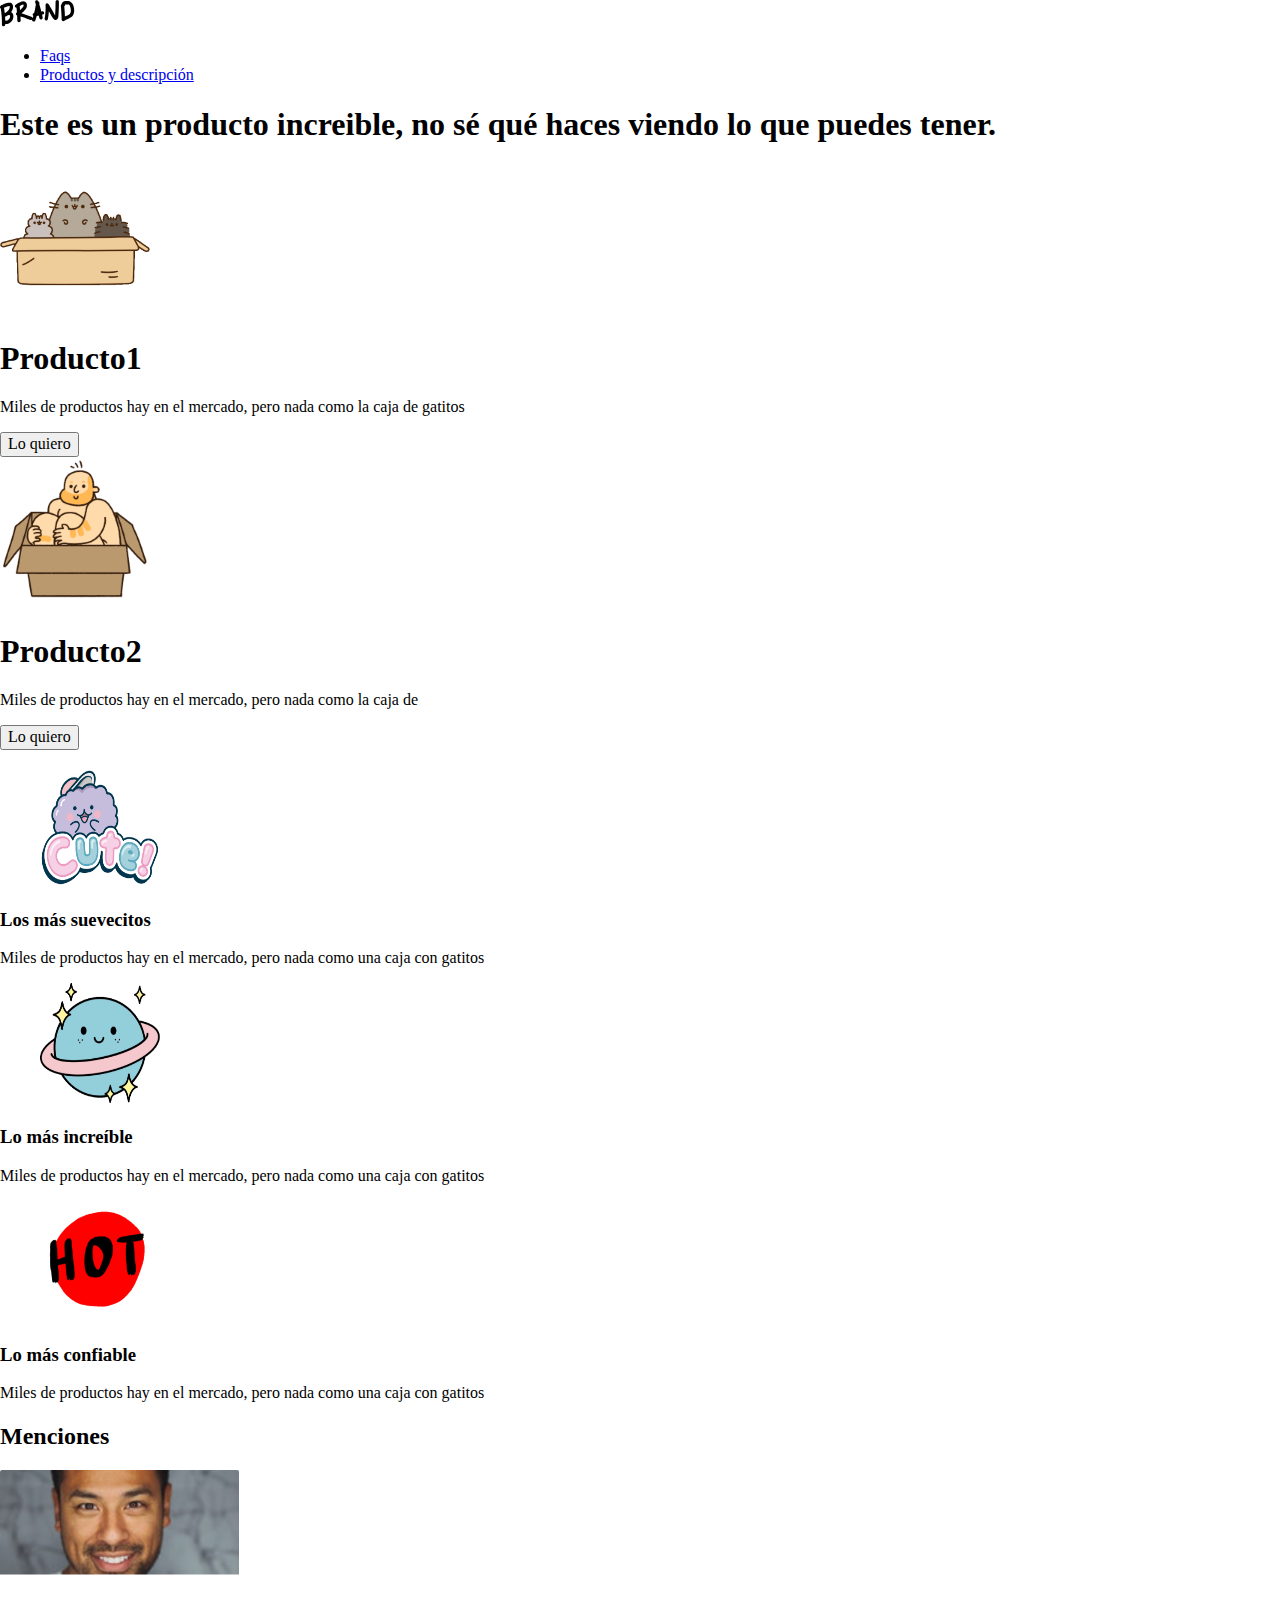
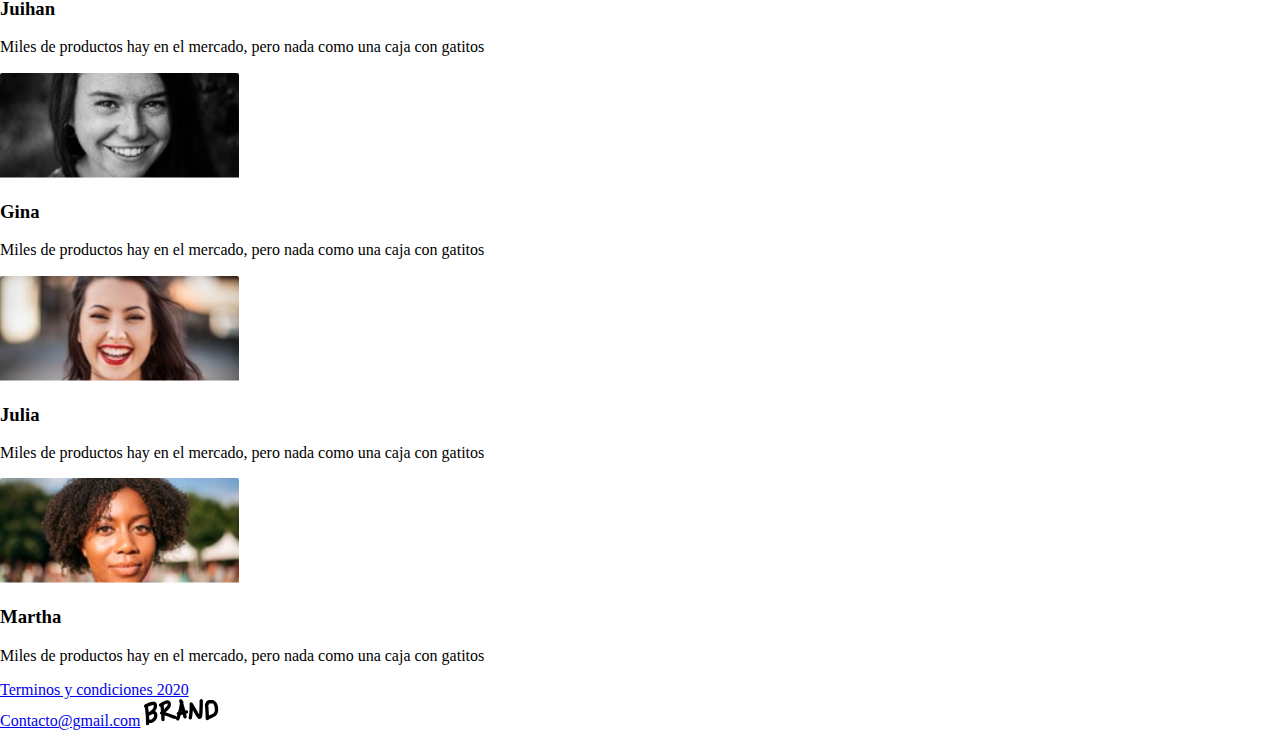
==== index.html @ 797d0695 "Proyecto completo" ====
<!DOCTYPE html>
<html lang="es">
<head>
  <meta charset="UTF-8">
  <meta name="viewport" content="width=device-width, initial-scale=1.0">
  <!-- <link rel="stylesheet" href="https://stackpath.bootstrapcdn.com/bootstrap/4.4.1/css/bootstrap.min.css" integrity="sha384-Vkoo8x4CGsO3+Hhxv8T/Q5PaXtkKtu6ug5TOeNV6gBiFeWPGFN9MuhOf23Q9Ifjh" crossorigin="anonymous"> -->
  <link rel="stylesheet" href="css/animation.css">
  <link rel="stylesheet" href="css/normalize.css">
  <link rel="stylesheet" href="css/style.css">
  <link rel="stylesheet" href="css/mobile.css">
  <title>Brand</title>
</head>
<body>
  <!-- Aquí empieza navbar -->
  <header>
    <nav class="fadeInDown">
      <div class="brand_image">
        <img src="./images/logo.png" alt="logo">
      </div>
      <div class="nav_options">
        <ul>
          <li><a href="#">Faqs</a></li>
          <li><a href="producto.html">Productos y descripción</a></li>
        </ul>
      </div>
    </nav>
  </header>
  <!-- aquí termina navbar -->

  <!-- Aquí empieza main section -->
  <div class="main_section fadeIn">
    <h1>
      Este es un producto increible, no sé qué haces viendo lo que puedes tener.
    </h1>
  </div>
    <div class="products">
    <div class="product fadeInUp">
      <div class="content">
        <div class="image_content">
          <img src="images/box2.png" alt="Caja de gatitos">
        </div>
        <h1>Producto1</h1>
        <p>Miles de productos hay en el mercado, pero nada como la caja de gatitos</p>
        <form action="venta.html">
          <button class="main_button">
            Lo quiero
          </button>
        </form>
      </div>
    </div>
    <div class="product fadeInUp">
      <div class="content">
        <div class="image_content">
          <img src="images/box1.png" alt="Caja de humanos">
        </div>
        <h1>Producto2</h1>
        <p>Miles de productos hay en el mercado, pero nada como la caja de </p>
          <a href="venta.html">
            <button class="main_button">
              Lo quiero
            </button>
          </a>
      </div>
    </div>
  </div>
  <section class="home">
    <div class="home_benefist">
      <figure class="image_home">
        <img src="images/b1.webp" alt="Losmássuevecitos" height="120px" width="120px">
      </figure>
      <h3>Los más suevecitos</h3>
      <p>Miles de productos hay en el mercado, pero nada como una caja con gatitos</p>
    </div>
    <div class="home_benefist">
      <figure class="image_home">
        <img src="images/b2.png" alt="Increíbles" height="120px" width="120px">
      </figure>
      <h3>Lo más increíble</h3>
      <p>Miles de productos hay en el mercado, pero nada como una caja con gatitos</p>
    </div>
    <div class="home_benefist">
      <figure class="image_home">
        <img src="images/b3.png" alt="Confiables" height="120px" width="120px">
      </figure>
      <h3>Lo más confiable</h3>
      <p>Miles de productos hay en el mercado, pero nada como una caja con gatitos</p>
    </div>
  </section>
  <div class="mentions_title">
    <h2>Menciones</h2>
  </div>
  <section class="mentions">
    <div class="mention">
      <div class="content_mention">
        <img src="images/p1.png" alt="Juihan.mención">
        <div class="text">
          <h3>Juihan</h3>
          <P>Miles de productos hay en el mercado, pero nada como una caja con gatitos</P>
        </div>
      </div>
    </div>
    <div class="mention">
      <div class="content_mention">
        <img src="images/p2.webp" alt="Gina.mención">
        <div class="text">
          <h3>Gina</h3>
          <P>Miles de productos hay en el mercado, pero nada como una caja con gatitos</P>
        </div>
      </div>
    </div>
    <div class="mention">
      <div class="content_mention">
        <img src="images/p3.png" alt="Julia.mención">
        <div class="text">
          <h3>Julia</h3>
          <P>Miles de productos hay en el mercado, pero nada como una caja con gatitos</P>
        </div>
      </div>
    </div>
    <div class="mention">
      <div class="content_mention">
        <img src="images/p4.webp" alt="Martha.mención">
        <div class="text">
          <h3>Martha</h3>
          <P>Miles de productos hay en el mercado, pero nada como una caja con gatitos</P>
        </div>
      </div>
    </div>
  </section>
  <footer class="footer">
    <div class="links">
      <div>
        <a href="#">Terminos y condiciones 2020</a>
      </div>
      <div>
        <a href="mailto:Contacto@gmail.com">Contacto@gmail.com</a>
        <img src="./images/logo.png" alt="logo.brand">
      </div>
    </div>
  </footer>
  <script src="scripts/jscript.js<"></script>
</body>
</html>
---- css/animation.css ----
.fadeIn {
  animation-duration: 4s;
  -webkit-animation-duration: 4s;
  animation-fill-mode: both; 
  -webkit-animation-fill-mode: both; 
  animation-name: fadeIn;
  -webkit-animation-name: fadeIn;
}

@keyframes fadeIn {
  from{
    opacity: 0;
  }
  to{
    opacity: 1;
  }
}

.fadeInDown {
  animation-duration: 1s;
  -webkit-animation-duration: 1s;
  animation-fill-mode: both;
  -webkit-animation-fill-mode: both;
  animation-name: fadeInDown;
  -webkit-animation-name: fadeInDown;
}

@keyframes fadeInDown {
  from{
    opacity: 0;
    -webkit-transform: translate3d(0,-100%,0);
    transform: translate3d(0,-100%,0);
  }
  to{
    opacity: 1;
    -webkit-transform: translate3d(0,0,0);
    transform: translate3d(0,0,0);
  }
}

.fadeInUp {
  animation-duration: 1s;
  -webkit-animation-duration: 1s;
  animation-fill-mode: both;
  -webkit-animation-fill-mode: both;
  animation-name: fadeInUp;
  -webkit-animation-name: fadeInUp;
}

@keyframes fadeInUp {
  from{
    opacity: 0;
    -webkit-transform: translate3d(0,100%,0);
    transform: translate3d(0,100%,0);
  }
  to{
    opacity: 1;
    -webkit-transform: translate3d(0,0,0);
    transform: translate3d(0,0,0);
  }
}

.fadeInUp2 {
  animation-duration: 2s;
  -webkit-animation-duration: 2s;
  animation-fill-mode: both;
  -webkit-animation-fill-mode: both;
  animation-name: fadeInUp2;
  -webkit-animation-name: fadeInUp2;
}

@keyframes fadeInUp2 {
  from{
    opacity: 0;
    -webkit-transform: translate3d(0,100%,0);
    transform: translate3d(0,100%,0);
  }
  to{
    opacity: 1;
    -webkit-transform: translate3d(0,0,0);
    transform: translate3d(0,0,0);
  }
}
---- css/mobile.css ----
@media (max-width: 600px) {

.products {
  display: inherit;
  height: auto;
}

.product {
  margin-top: auto;
}

.content {
  width: auto;
  height: auto;
}

.main_section {
  padding: 4%;
}

.home, .mentions{
  display: inherit;
}

.home_benefist {
  width: auto;
}

}
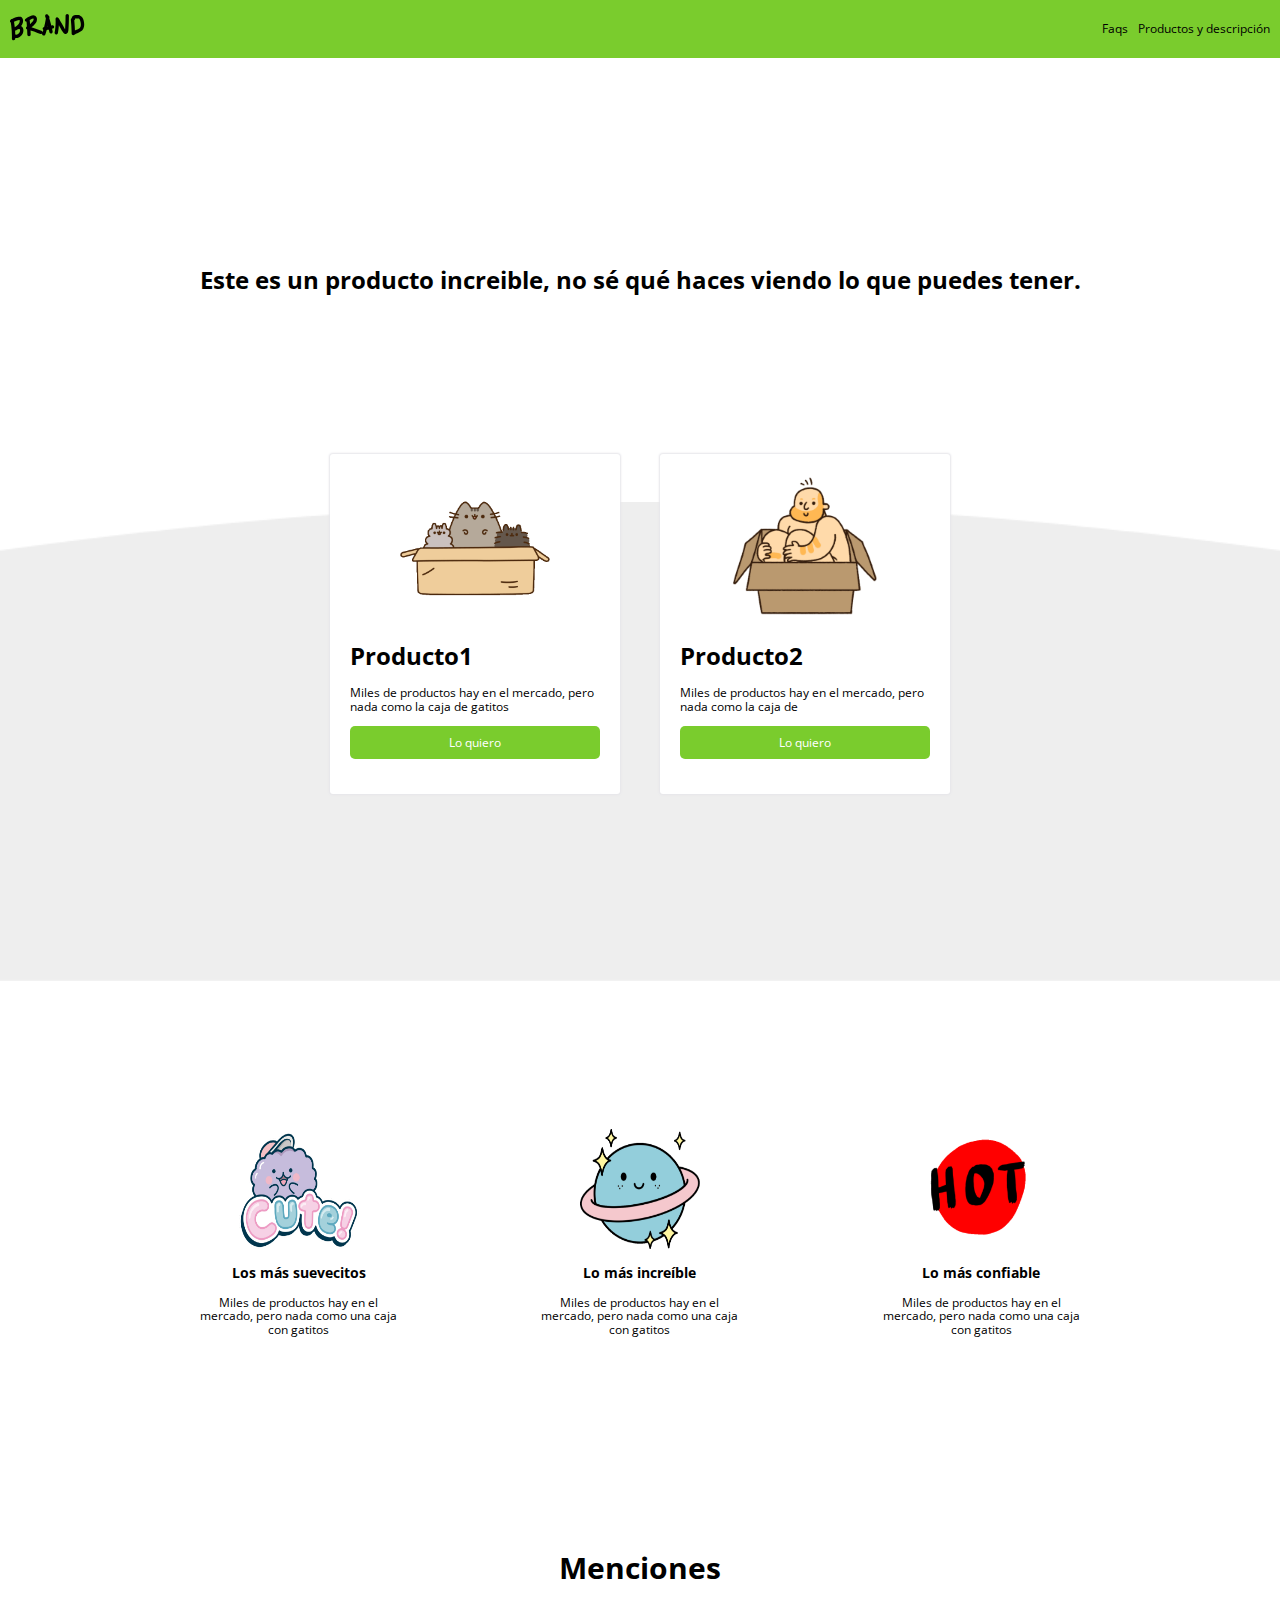
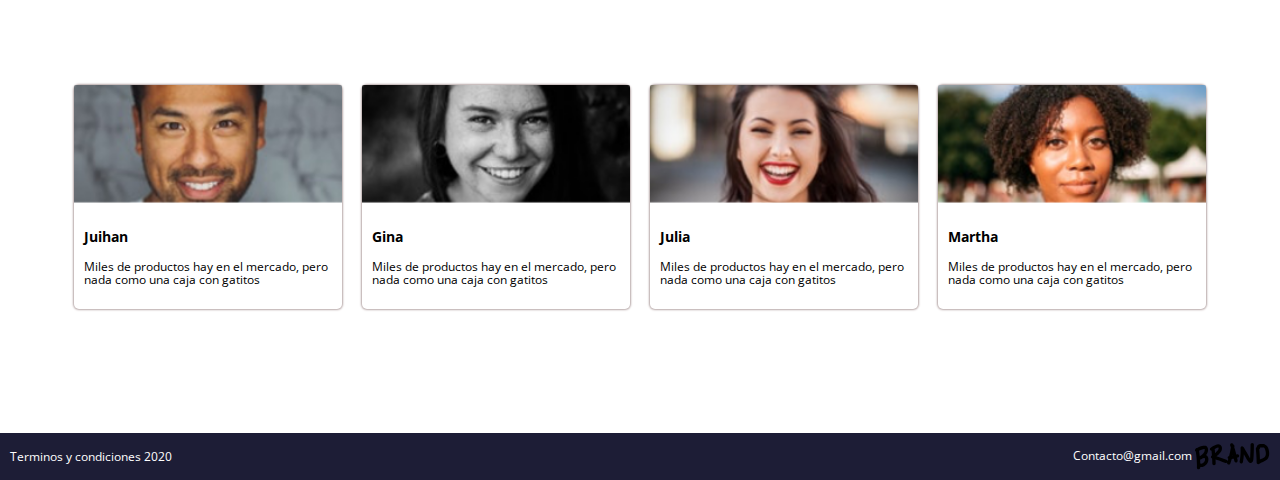
==== commit 3847e5d2: "Correcciones" ====
--- a/index.html
+++ b/index.html
@@ -6,7 +6,7 @@
   <!-- <link rel="stylesheet" href="https://stackpath.bootstrapcdn.com/bootstrap/4.4.1/css/bootstrap.min.css" integrity="sha384-Vkoo8x4CGsO3+Hhxv8T/Q5PaXtkKtu6ug5TOeNV6gBiFeWPGFN9MuhOf23Q9Ifjh" crossorigin="anonymous"> -->
   <link rel="stylesheet" href="css/animation.css">
   <link rel="stylesheet" href="css/normalize.css">
-  <link rel="stylesheet" href="css/style.css">
+  <link rel="stylesheet" href="css/Style.css">
   <link rel="stylesheet" href="css/mobile.css">
   <title>Brand</title>
 </head>
--- a/css/Style.css
+++ b/css/Style.css
@@ -0,0 +1,209 @@
+/* ---------------Variables */
+@import url('https://fonts.googleapis.com/css?family=Open+Sans:400,700&display=swap');
+:root{
+  /* Tipografía */
+  --normal:12px;
+  /* Espaciado */
+  --space:10px;
+  /* Box shadow */
+  --box:0 0 2px 1px #b8a9a9;
+}
+
+/* ---------------Variables */
+
+
+
+html, body {
+  padding: 0px;
+  margin: 0px;
+  font-size:var(--normal);
+  font-family: 'Open Sans', sans-serif;
+}
+
+label{
+  font-size: var(--normal);
+}
+
+nav {
+  display: flex;
+  background-color:#7acc2d;
+  padding:var(--space);
+  color: white;
+  justify-content: space-between;
+  align-items: center;
+}
+
+nav ul {
+  display: flex;
+}
+
+nav li {
+  padding-left:10px;
+  list-style: none;
+}
+
+nav li a {
+  color: black;
+  text-decoration: none;
+}
+
+nav li a:hover {
+  color: white;
+}
+
+/* -----------          -Main section */
+
+.main_section {
+  padding: 15%;
+  text-align: center;
+}
+
+.products {
+  background-image: url("../images/curve.webp");
+  padding: 15%;
+  height: 95px;
+  background-size: cover;
+  background-position: center top;
+  background-repeat: no-repeat;
+  display: flex;
+  justify-content: center;
+}
+
+.product {
+  padding: 20px;
+  margin-top: -260px;
+}
+
+.content {
+  background-color: white;
+  padding: 20px;
+  box-shadow: 0 0 2px 1px #e6e5e9;
+    height: 300px;
+    width: 250px;
+  border-radius: 3px;
+}
+
+.image_content {
+  text-align: center;
+}
+
+.main_button {
+  background-color: #7acc2d;
+  width: 100%;
+  padding: var(--space);
+  font-size:var(--normal);
+  color: white;
+  border: 0;
+  cursor: pointer;
+  border-radius: 5px;
+}
+
+.main_button:hover {
+  background-color: #5e9527;
+}
+
+/* -----------                    --Home section */
+
+.home{
+  display: flex;
+  background-color: white;
+  padding: 10%;
+  justify-content:space-around;
+}
+
+.home_benefist {
+  padding: var(--space);
+  height: 250px;
+  width: 200px;
+  text-align: center;
+  margin: 10px;
+}
+
+.image_home {
+  text-align: center;
+  margin: 0;
+  background-size: cover;
+}
+
+/* ---------------------        ---Mention section */
+.mentions_title {
+  text-align: center;
+  font-size: 20px;
+}
+
+.mentions {
+  padding: 5%;
+  display: flex;
+  margin-bottom: 50px;
+}
+.mention img {
+  width: 100%;
+}
+
+.content_mention{
+  box-shadow: var(--box);
+  border-radius: 5px;
+}
+
+.mention,.text{
+  padding: 10px;
+}
+
+/*------------------------------------venta */
+.container{
+  margin-top: 15%;
+  margin-bottom: 15%;
+}
+.modulo_pago {
+  background-color: white;
+  box-shadow: var(--box);
+  padding: var(--space);
+}
+
+.modulo_pago_img{
+  max-width: 150px;
+  margin: auto;
+  width: 100%;
+}
+
+.data {
+  margin-top: var(--space);
+  width: 100%;
+  height: 35px;
+  border-radius: 6px;
+  border: 1px solid black;
+  box-sizing: border-box;
+}
+
+.modulo_pago input:hover{
+  border:1px solid chartreuse;
+}
+
+.modulo_pago .main_button{
+  margin-top: 10px;
+}
+
+ /* ---------------------------------Footer */
+.footer {
+  background-color: #1d1d36;
+  /* height: 40px; */
+  align-items: center;
+  padding: 10px;
+  margin: 0;
+}
+
+.links {
+  display: flex;
+  justify-content:space-between;
+  align-items: center;
+}
+
+.footer img{
+  vertical-align: middle;
+}
+
+.footer div a {
+  text-decoration: none;
+  color:white;
+}
+
